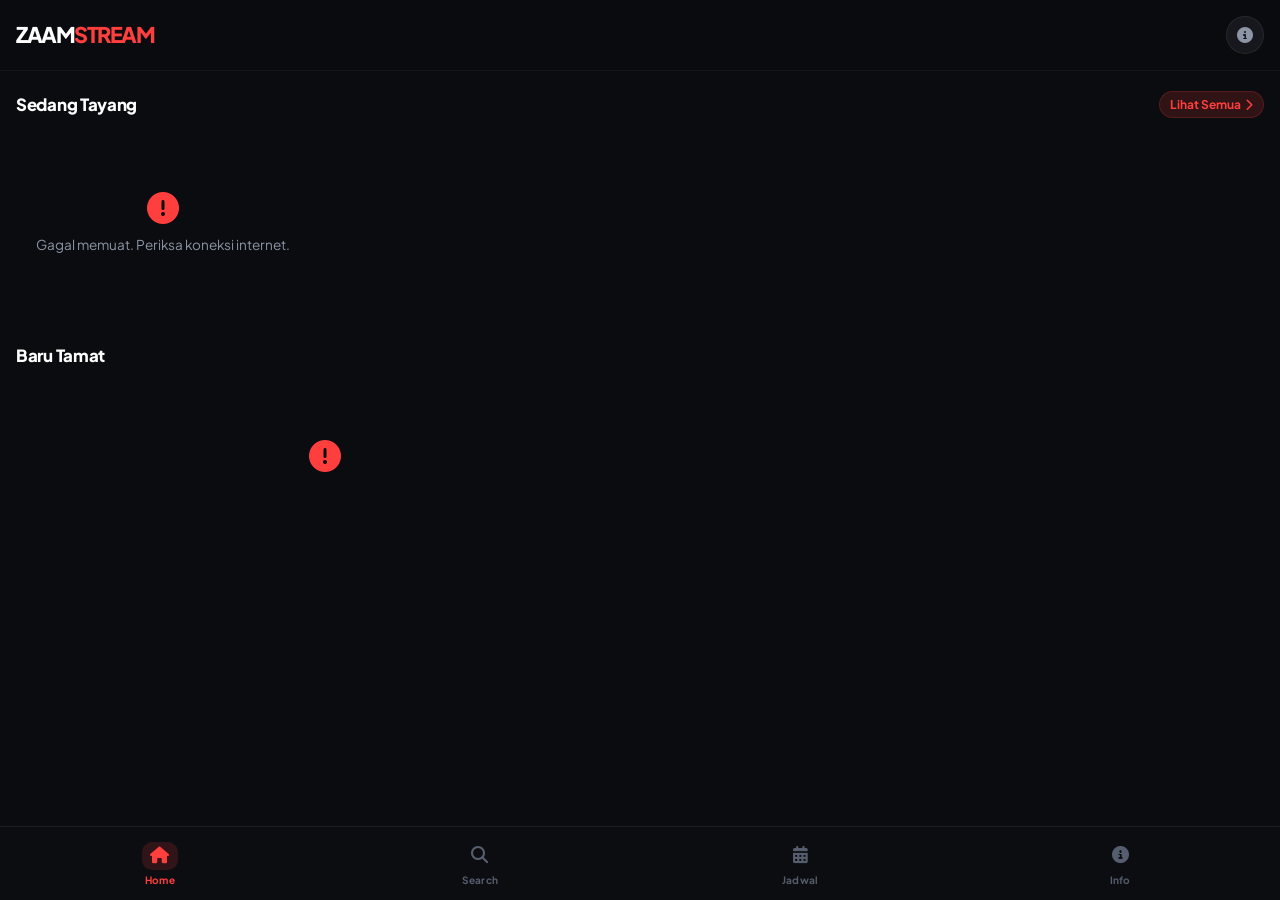
==== index.html @ d2d93c9b "Add files via upload" ====
<!DOCTYPE html>
<html lang="id">
<head>
    <meta charset="UTF-8">
    <meta name="viewport" content="width=device-width, initial-scale=1.0, maximum-scale=1.0, user-scalable=no">
    <title>ZaamStream V2 — NexRay Style</title>
    <link href="https://fonts.googleapis.com/css2?family=Plus+Jakarta+Sans:wght@400;500;600;700;800&display=swap" rel="stylesheet">
    <link rel="stylesheet" href="https://cdnjs.cloudflare.com/ajax/libs/font-awesome/6.4.0/css/all.min.css">
    <link rel="stylesheet" href="style.css">
</head>
<body>

    <!-- ===== TOP BAR ===== -->
    <header class="top-bar">
        <div class="brand">ZAAM<span>STREAM</span></div>
        <div class="header-actions">
            <div class="user-action" onclick="switchPage('info')">
                <i class="fa-solid fa-circle-info"></i>
            </div>
        </div>
    </header>

    <!-- ===== MAIN PAGES ===== -->
    <main id="app">

        <!-- HOME PAGE -->
        <section id="page-home" class="page active">
            <div class="container">
                <div class="section-header">
                    <h2>Sedang Tayang</h2>
                    <span class="see-all-btn" onclick="switchPage('search')">
                        Lihat Semua <i class="fa-solid fa-chevron-right"></i>
                    </span>
                </div>
                <div class="horizontal-list" id="ongoing-list"></div>

                <div class="section-header" style="margin-top: 28px;">
                    <h2>Baru Tamat</h2>
                </div>
                <div class="anime-grid" id="completed-grid"></div>
            </div>
        </section>

        <!-- SEARCH PAGE -->
        <section id="page-search" class="page">
            <div class="container">
                <div class="search-wrapper">
                    <i class="fa-solid fa-magnifying-glass search-icon"></i>
                    <input type="text" id="searchInput" placeholder="Cari judul anime..." onkeyup="handleSearch(event)">
                    <div class="search-clear" id="searchClear" onclick="clearSearch()" style="display:none">
                        <i class="fa-solid fa-xmark"></i>
                    </div>
                </div>
                <div id="search-empty" class="empty-state">
                    <i class="fa-solid fa-film"></i>
                    <p>Ketik minimal 3 huruf untuk mencari</p>
                </div>
                <div id="search-result-info" class="section-header" style="display:none">
                    <h2 id="search-query-text">Hasil Pencarian</h2>
                    <span id="search-count" style="color:var(--text-dim);font-size:0.75rem"></span>
                </div>
                <div class="anime-grid" id="search-grid"></div>
            </div>
        </section>

        <!-- SCHEDULE PAGE -->
        <section id="page-schedule" class="page">
            <div class="container">
                <div class="section-header" style="margin-top:16px">
                    <h2>Jadwal Rilis</h2>
                </div>
                <div class="day-selector" id="day-selector"></div>
                <div class="anime-grid" id="schedule-grid" style="margin-top: 20px;"></div>
            </div>
        </section>

        <!-- INFO PAGE -->
        <section id="page-info" class="page">
            <div class="info-wrapper">

                <!-- Profile Card -->
                <div class="profile-card">
                    <div class="profile-banner">
                        <div class="banner-pattern"></div>
                        <div class="banner-text">ZAAMSTREAM V2</div>
                    </div>
                    <div class="profile-body">
                        <!-- Dual Avatar -->
                        <div class="dual-avatar-row">
                            <div class="creator-avatar-wrap">
                                <div class="creator-avatar ca-red">Z</div>
                                <div class="creator-badge"><i class="fa-solid fa-check"></i></div>
                            </div>
                            <div class="creator-avatar-wrap" style="margin-left:-14px">
                                <div class="creator-avatar ca-blue">M</div>
                                <div class="creator-badge cb-blue"><i class="fa-solid fa-check"></i></div>
                            </div>
                        </div>
                        <h2 class="profile-name">Zaam Stream</h2>
                        <div class="profile-version">
                            <span class="version-dot"></span>
                            Version 2.0.1 Stable
                        </div>
                    </div>
                </div>

                <!-- Stats Row -->
                <div class="stats-row">
                    <div class="stat-item">
                        <div class="stat-number">1K+</div>
                        <div class="stat-label">Anime</div>
                    </div>
                    <div class="stat-divider"></div>
                    <div class="stat-item">
                        <div class="stat-number">Sub ID</div>
                        <div class="stat-label">Bahasa</div>
                    </div>
                    <div class="stat-divider"></div>
                    <div class="stat-item">
                        <div class="stat-number">Free</div>
                        <div class="stat-label">Gratis</div>
                    </div>
                </div>

                <!-- Info Details -->
                <div class="info-card">
                    <div class="info-card-title">Informasi Aplikasi</div>

                    <!-- Creator 1: Zaam -->
                    <div class="info-row">
                        <div class="info-icon-wrap">
                            <i class="fa-solid fa-user"></i>
                        </div>
                        <div class="info-row-content">
                            <div class="info-row-label">Pencipta</div>
                            <div class="info-row-value">Zaam</div>
                        </div>
                        <div class="creator-tag tag-red">Dev 1</div>
                    </div>

                    <!-- Creator 2: Morgan -->
                    <div class="info-row">
                        <div class="info-icon-wrap info-icon-blue">
                            <i class="fa-solid fa-user"></i>
                        </div>
                        <div class="info-row-content">
                            <div class="info-row-label">Pencipta</div>
                            <div class="info-row-value">Morgan</div>
                        </div>
                        <div class="creator-tag tag-blue">Dev 2</div>
                    </div>

                    <div class="info-row">
                        <div class="info-icon-wrap">
                            <i class="fa-solid fa-server"></i>
                        </div>
                        <div class="info-row-content">
                            <div class="info-row-label">Engine / API</div>
                            <div class="info-row-value">Sankavollerei API</div>
                        </div>
                    </div>

                    <div class="info-row">
                        <div class="info-icon-wrap">
                            <i class="fa-solid fa-code-branch"></i>
                        </div>
                        <div class="info-row-content">
                            <div class="info-row-label">Versi Build</div>
                            <div class="info-row-value">NexRay Style V2</div>
                        </div>
                    </div>

                    <div class="info-row" style="border:none">
                        <div class="info-icon-wrap">
                            <i class="fa-solid fa-shield-halved"></i>
                        </div>
                        <div class="info-row-content">
                            <div class="info-row-label">Status</div>
                            <div class="info-row-value status-active">
                                <span class="pulse-dot"></span> Online & Aktif
                            </div>
                        </div>
                    </div>
                </div>

                <!-- About Section -->
                <div class="about-card">
                    <div class="about-card-title">
                        <i class="fa-solid fa-circle-info"></i>
                        Tentang Website
                    </div>
                    <p class="about-text">
                        ZaamStream adalah platform streaming anime subtitle Indonesia yang dirancang untuk memberikan pengalaman menonton yang cepat, nyaman, dan bebas gangguan. Dibangun dengan teknologi web modern dan antarmuka yang intuitif, platform ini hadir untuk para pecinta anime Tanah Air yang ingin menikmati konten favorit mereka kapan saja dan di mana saja — tanpa perlu mendaftar akun atau membayar biaya berlangganan apapun.
                    </p>
                    <p class="about-text" style="margin-bottom:0">
                        Didukung oleh Sankavollerei API sebagai mesin penggerak utama, ZaamStream menyajikan ribuan judul anime dari berbagai genre — mulai dari action, romance, isekai, hingga slice of life — lengkap dengan pembaruan jadwal rilis secara real-time. Proyek ini dibuat dengan penuh dedikasi oleh Zaam & Morgan sebagai wujud cinta terhadap dunia animasi Jepang dan komunitas anime Indonesia yang terus berkembang.
                    </p>
                </div>

                <!-- WhatsApp Buttons Section -->
                <div class="wa-section-title">
                    <i class="fa-solid fa-address-book"></i>
                    Hubungi Pencipta
                </div>

                <!-- WA Button 1 - Zaam -->
                <a href="https://wa.me/6282374325993" class="wa-btn wa-btn-zaam" target="_blank">
                    <div class="wa-btn-icon">
                        <i class="fa-brands fa-whatsapp"></i>
                    </div>
                    <div class="wa-btn-text">
                        <span class="wa-btn-title">Zaam — Developer 1</span>
                        <span class="wa-btn-sub">+62 823-7432-5993</span>
                    </div>
                    <div class="wa-btn-right">
                        <div class="wa-dev-badge">Dev 1</div>
                        <i class="fa-solid fa-chevron-right wa-btn-arrow"></i>
                    </div>
                </a>

                <!-- WA Button 2 - Morgan -->
                <a href="https://wa.me/6285129882845" class="wa-btn wa-btn-morgan" target="_blank">
                    <div class="wa-btn-icon wa-icon-blue">
                        <i class="fa-brands fa-whatsapp"></i>
                    </div>
                    <div class="wa-btn-text">
                        <span class="wa-btn-title">Morgan — Developer 2</span>
                        <span class="wa-btn-sub">+62 851-2988-2845</span>
                    </div>
                    <div class="wa-btn-right">
                        <div class="wa-dev-badge wb-badge-blue">Dev 2</div>
                        <i class="fa-solid fa-chevron-right wa-btn-arrow"></i>
                    </div>
                </a>

                <!-- Footer note -->
                <div class="footer-note">
                    <i class="fa-solid fa-heart" style="color:var(--primary)"></i>
                    Made with love for anime community Indonesia
                </div>

            </div>
        </section>
    </main>

    <!-- ===== DETAIL OVERLAY ===== -->
    <div id="detail-page" class="full-page" style="display:none">
        <div id="detail-content"></div>
    </div>

    <!-- ===== PLAYER OVERLAY ===== -->
    <div id="player-page" class="full-page" style="display:none">
        <div id="player-content"></div>
    </div>

    <!-- ===== BOTTOM NAV ===== -->
    <nav class="bottom-nav">
        <div class="nav-item active" onclick="switchPage('home', this)">
            <div class="nav-icon-wrap">
                <i class="fa-solid fa-house"></i>
            </div>
            <span>Home</span>
        </div>
        <div class="nav-item" onclick="switchPage('search', this)">
            <div class="nav-icon-wrap">
                <i class="fa-solid fa-magnifying-glass"></i>
            </div>
            <span>Search</span>
        </div>
        <div class="nav-item" onclick="switchPage('schedule', this)">
            <div class="nav-icon-wrap">
                <i class="fa-solid fa-calendar-days"></i>
            </div>
            <span>Jadwal</span>
        </div>
        <div class="nav-item" onclick="switchPage('info', this)">
            <div class="nav-icon-wrap">
                <i class="fa-solid fa-circle-info"></i>
            </div>
            <span>Info</span>
        </div>
    </nav>

    <script src="script.js"></script>
</body>
</html>
---- style.css ----
/* ===========================
   ZAAMSTREAM V2 — style.css
   =========================== */

:root {
    --primary: #ff3e3e;
    --primary-dim: rgba(255, 62, 62, 0.15);
    --primary-glow: rgba(255, 62, 62, 0.3);
    --bg: #0b0c0f;
    --surface: #16181d;
    --surface2: #1c1e25;
    --surface3: #22252e;
    --text: #ffffff;
    --text-dim: #8b95a6;
    --text-muted: #555e6e;
    --border: rgba(255, 255, 255, 0.07);
    --border2: rgba(255, 255, 255, 0.04);
    --radius-sm: 10px;
    --radius: 14px;
    --radius-lg: 20px;
    --radius-xl: 24px;
}

/* ===== RESET ===== */
* {
    margin: 0;
    padding: 0;
    box-sizing: border-box;
    -webkit-tap-highlight-color: transparent;
}

body {
    font-family: 'Plus Jakarta Sans', sans-serif;
    background-color: var(--bg);
    color: var(--text);
    padding-bottom: 85px;
    overflow-x: hidden;
    min-height: 100vh;
}

.container { padding: 0 16px; }

/* ===== SCROLLBAR ===== */
::-webkit-scrollbar { width: 4px; height: 4px; }
::-webkit-scrollbar-track { background: transparent; }
::-webkit-scrollbar-thumb { background: var(--surface3); border-radius: 99px; }

/* ===========================
   TOP BAR
   =========================== */
.top-bar {
    display: flex;
    justify-content: space-between;
    align-items: center;
    padding: 16px 16px;
    position: sticky;
    top: 0;
    background: rgba(11, 12, 15, 0.92);
    backdrop-filter: blur(24px);
    -webkit-backdrop-filter: blur(24px);
    z-index: 500;
    border-bottom: 1px solid var(--border2);
}

.brand {
    font-weight: 800;
    font-size: 1.35rem;
    letter-spacing: -1.5px;
    line-height: 1;
}

.brand span { color: var(--primary); }

.header-actions { display: flex; align-items: center; gap: 10px; }

.user-action {
    width: 38px;
    height: 38px;
    border-radius: 50%;
    background: var(--surface);
    border: 1px solid var(--border);
    display: flex;
    align-items: center;
    justify-content: center;
    cursor: pointer;
    transition: all 0.2s;
}

.user-action i { font-size: 1rem; color: var(--text-dim); }
.user-action:active { transform: scale(0.92); background: var(--surface2); }

/* ===========================
   PAGE SYSTEM
   =========================== */
.page { display: none; animation: pageIn 0.28s cubic-bezier(0.4, 0, 0.2, 1); }
.page.active { display: block; }

@keyframes pageIn {
    from { opacity: 0; transform: translateY(8px); }
    to   { opacity: 1; transform: translateY(0); }
}

/* ===========================
   SECTION HEADER
   =========================== */
.section-header {
    display: flex;
    justify-content: space-between;
    align-items: center;
    margin: 20px 0 14px;
}

.section-header h2 {
    font-size: 1.05rem;
    font-weight: 800;
    letter-spacing: -0.3px;
}

.see-all-btn {
    display: flex;
    align-items: center;
    gap: 4px;
    color: var(--primary);
    font-size: 0.75rem;
    font-weight: 700;
    cursor: pointer;
    padding: 5px 10px;
    border-radius: 20px;
    background: var(--primary-dim);
    border: 1px solid rgba(255,62,62,0.2);
    transition: all 0.2s;
}

.see-all-btn:active { transform: scale(0.95); }

/* ===========================
   HORIZONTAL SCROLL LIST
   =========================== */
.horizontal-list {
    display: flex;
    overflow-x: auto;
    gap: 12px;
    padding-bottom: 4px;
    scroll-snap-type: x mandatory;
    -webkit-overflow-scrolling: touch;
}

.horizontal-list::-webkit-scrollbar { display: none; }

.card-h {
    min-width: 140px;
    scroll-snap-align: start;
    position: relative;
    border-radius: var(--radius);
    overflow: hidden;
    cursor: pointer;
    transition: transform 0.18s;
    flex-shrink: 0;
}

.card-h:active { transform: scale(0.96); }

.card-h img {
    width: 140px;
    height: 200px;
    object-fit: cover;
    display: block;
    border-radius: var(--radius);
}

.card-h .ep-tag {
    position: absolute;
    top: 8px;
    left: 8px;
    background: var(--primary);
    padding: 4px 9px;
    border-radius: 7px;
    font-size: 0.67rem;
    font-weight: 800;
    letter-spacing: 0.3px;
    box-shadow: 0 2px 10px var(--primary-glow);
}

.card-h .card-title {
    font-size: 0.72rem;
    margin-top: 8px;
    width: 140px;
    overflow: hidden;
    text-overflow: ellipsis;
    white-space: nowrap;
    color: var(--text-dim);
    font-weight: 600;
    padding: 0 2px;
}

/* ===========================
   ANIME GRID
   =========================== */
.anime-grid {
    display: grid;
    grid-template-columns: repeat(2, 1fr);
    gap: 12px;
}

.card-v {
    background: var(--surface);
    border-radius: var(--radius);
    overflow: hidden;
    cursor: pointer;
    transition: transform 0.18s;
    border: 1px solid var(--border2);
}

.card-v:active { transform: scale(0.97); }

.card-v img {
    width: 100%;
    height: 215px;
    object-fit: cover;
    display: block;
}

.card-v .info { padding: 10px 11px; }

.card-v .info h4 {
    font-size: 0.82rem;
    font-weight: 700;
    white-space: nowrap;
    overflow: hidden;
    text-overflow: ellipsis;
    line-height: 1.3;
}

.card-v .meta {
    font-size: 0.7rem;
    color: var(--text-dim);
    margin-top: 4px;
    display: flex;
    align-items: center;
    gap: 4px;
}

/* ===========================
   SEARCH
   =========================== */
.search-wrapper {
    position: relative;
    margin: 14px 0 6px;
}

.search-icon {
    position: absolute;
    left: 16px;
    top: 50%;
    transform: translateY(-50%);
    color: var(--text-muted);
    font-size: 0.9rem;
    pointer-events: none;
}

.search-wrapper input {
    width: 100%;
    padding: 14px 44px 14px 44px;
    background: var(--surface);
    border: 1.5px solid var(--border);
    border-radius: 50px;
    color: var(--text);
    font-size: 0.9rem;
    font-family: inherit;
    font-weight: 500;
    outline: none;
    transition: border-color 0.2s, background 0.2s;
    -webkit-appearance: none;
}

.search-wrapper input:focus {
    border-color: var(--primary);
    background: var(--surface2);
}

.search-wrapper input::placeholder { color: var(--text-muted); }

.search-clear {
    position: absolute;
    right: 14px;
    top: 50%;
    transform: translateY(-50%);
    width: 24px;
    height: 24px;
    background: var(--surface3);
    border-radius: 50%;
    display: flex;
    align-items: center;
    justify-content: center;
    cursor: pointer;
    font-size: 0.7rem;
    color: var(--text-dim);
}

.empty-state {
    text-align: center;
    padding: 60px 20px;
    color: var(--text-muted);
}

.empty-state i {
    font-size: 2.5rem;
    margin-bottom: 12px;
    display: block;
    opacity: 0.4;
}

.empty-state p { font-size: 0.85rem; }

/* ===========================
   SCHEDULE / DAY SELECTOR
   =========================== */
.day-selector {
    display: flex;
    overflow-x: auto;
    gap: 8px;
    padding-bottom: 4px;
    scrollbar-width: none;
    -webkit-overflow-scrolling: touch;
}

.day-selector::-webkit-scrollbar { display: none; }

.day-btn {
    padding: 9px 18px;
    background: var(--surface);
    border-radius: 50px;
    font-size: 0.78rem;
    color: var(--text-dim);
    white-space: nowrap;
    cursor: pointer;
    border: 1.5px solid var(--border);
    font-weight: 600;
    font-family: inherit;
    transition: all 0.2s;
    flex-shrink: 0;
    outline: none;
}

.day-btn.active {
    background: var(--primary);
    color: #fff;
    border-color: var(--primary);
    box-shadow: 0 3px 14px var(--primary-glow);
}

.day-btn:active { transform: scale(0.95); }

/* ===========================
   INFO PAGE
   =========================== */
.info-wrapper {
    padding: 14px 16px 20px;
    display: flex;
    flex-direction: column;
    gap: 14px;
}

/* Profile Card */
.profile-card {
    background: var(--surface);
    border-radius: var(--radius-xl);
    overflow: hidden;
    border: 1px solid var(--border);
}

.profile-banner {
    height: 100px;
    background: linear-gradient(135deg, #1a0505 0%, #3a0808 40%, #1f0303 100%);
    position: relative;
    overflow: hidden;
}

.banner-pattern {
    position: absolute;
    inset: 0;
    background-image: repeating-linear-gradient(
        45deg,
        rgba(255,62,62,0.05) 0px,
        rgba(255,62,62,0.05) 1px,
        transparent 1px,
        transparent 20px
    );
}

.banner-text {
    position: absolute;
    right: 16px;
    bottom: 12px;
    font-size: 0.6rem;
    font-weight: 800;
    letter-spacing: 3px;
    color: rgba(255, 62, 62, 0.25);
}

.profile-body {
    padding: 0 20px 24px;
}

.profile-avatar-wrap {
    position: relative;
    width: fit-content;
    margin-top: -28px;
    margin-bottom: 12px;
}

.profile-avatar {
    width: 56px;
    height: 56px;
    background: linear-gradient(135deg, #ff3e3e, #cc1c1c);
    border-radius: 16px;
    border: 3px solid var(--bg);
    display: flex;
    align-items: center;
    justify-content: center;
    font-size: 1.5rem;
    font-weight: 800;
    box-shadow: 0 4px 20px var(--primary-glow);
}

.profile-badge {
    position: absolute;
    bottom: -3px;
    right: -4px;
    width: 20px;
    height: 20px;
    background: var(--primary);
    border-radius: 50%;
    border: 2px solid var(--bg);
    display: flex;
    align-items: center;
    justify-content: center;
    font-size: 0.55rem;
    color: white;
}

.profile-name {
    font-size: 1.2rem;
    font-weight: 800;
    letter-spacing: -0.5px;
    margin-bottom: 6px;
}

.profile-version {
    display: inline-flex;
    align-items: center;
    gap: 7px;
    background: var(--surface2);
    border: 1px solid var(--border);
    color: var(--text-dim);
    padding: 5px 12px;
    border-radius: 20px;
    font-size: 0.73rem;
    font-weight: 600;
}

.version-dot {
    width: 6px;
    height: 6px;
    border-radius: 50%;
    background: #22c55e;
    box-shadow: 0 0 6px rgba(34,197,94,0.6);
}

/* Stats Row */
.stats-row {
    background: var(--surface);
    border-radius: var(--radius-lg);
    border: 1px solid var(--border);
    display: flex;
    align-items: center;
    padding: 18px 0;
}

.stat-item {
    flex: 1;
    text-align: center;
}

.stat-number {
    font-size: 1.2rem;
    font-weight: 800;
    color: var(--primary);
    letter-spacing: -0.5px;
}

.stat-label {
    font-size: 0.68rem;
    color: var(--text-dim);
    margin-top: 3px;
    font-weight: 600;
    text-transform: uppercase;
    letter-spacing: 0.5px;
}

.stat-divider {
    width: 1px;
    height: 36px;
    background: var(--border);
}

/* Info Card */
.info-card {
    background: var(--surface);
    border-radius: var(--radius-lg);
    padding: 18px;
    border: 1px solid var(--border);
}

.info-card-title {
    font-size: 0.68rem;
    font-weight: 800;
    color: var(--text-muted);
    text-transform: uppercase;
    letter-spacing: 1.5px;
    margin-bottom: 14px;
}

.info-row {
    display: flex;
    align-items: center;
    gap: 14px;
    padding: 12px 0;
    border-bottom: 1px solid var(--border2);
}

.info-icon-wrap {
    width: 38px;
    height: 38px;
    border-radius: 11px;
    background: var(--surface2);
    border: 1px solid var(--border);
    display: flex;
    align-items: center;
    justify-content: center;
    color: var(--primary);
    font-size: 0.88rem;
    flex-shrink: 0;
}

.info-row-content { flex: 1; }

.info-row-label {
    font-size: 0.7rem;
    color: var(--text-dim);
    font-weight: 500;
    margin-bottom: 2px;
}

.info-row-value {
    font-size: 0.88rem;
    font-weight: 700;
}

.status-active {
    display: flex;
    align-items: center;
    gap: 7px;
    color: #22c55e;
}

.pulse-dot {
    width: 7px;
    height: 7px;
    border-radius: 50%;
    background: #22c55e;
    animation: pulse 2s infinite;
    flex-shrink: 0;
}

@keyframes pulse {
    0%, 100% { opacity: 1; transform: scale(1); }
    50% { opacity: 0.5; transform: scale(0.85); }
}

/* About Card */
.about-card {
    background: var(--surface);
    border-radius: var(--radius-lg);
    padding: 18px;
    border: 1px solid var(--border);
}

.about-card-title {
    font-size: 0.85rem;
    font-weight: 800;
    display: flex;
    align-items: center;
    gap: 8px;
    margin-bottom: 14px;
}

.about-card-title i { color: var(--primary); }

.about-text {
    font-size: 0.83rem;
    color: var(--text-dim);
    line-height: 1.75;
    margin-bottom: 12px;
}

/* ===========================
   DUAL AVATAR (2 Creators)
   =========================== */
.dual-avatar-row {
    display: flex;
    align-items: flex-end;
    margin-top: -28px;
    margin-bottom: 14px;
}

.creator-avatar-wrap {
    position: relative;
    width: fit-content;
}

.creator-avatar {
    width: 56px;
    height: 56px;
    border-radius: 16px;
    border: 3px solid var(--bg);
    display: flex;
    align-items: center;
    justify-content: center;
    font-size: 1.4rem;
    font-weight: 800;
    box-shadow: 0 4px 20px rgba(0,0,0,0.4);
}

.ca-red {
    background: linear-gradient(135deg, #ff3e3e, #cc1c1c);
    box-shadow: 0 4px 18px var(--primary-glow);
}

.ca-blue {
    background: linear-gradient(135deg, #3b82f6, #1d4ed8);
    box-shadow: 0 4px 18px rgba(59,130,246,0.35);
}

.creator-badge {
    position: absolute;
    bottom: -3px;
    right: -4px;
    width: 20px;
    height: 20px;
    background: var(--primary);
    border-radius: 50%;
    border: 2px solid var(--bg);
    display: flex;
    align-items: center;
    justify-content: center;
    font-size: 0.55rem;
    color: white;
}

.cb-blue { background: #3b82f6; }

/* Creator tags in info rows */
.creator-tag {
    padding: 4px 10px;
    border-radius: 20px;
    font-size: 0.67rem;
    font-weight: 800;
    letter-spacing: 0.3px;
    flex-shrink: 0;
}

.tag-red {
    background: var(--primary-dim);
    color: var(--primary);
    border: 1px solid rgba(255,62,62,0.25);
}

.tag-blue {
    background: rgba(59,130,246,0.12);
    color: #60a5fa;
    border: 1px solid rgba(59,130,246,0.25);
}

.info-icon-blue {
    color: #60a5fa !important;
    background: rgba(59,130,246,0.1) !important;
    border-color: rgba(59,130,246,0.2) !important;
}

/* ===========================
   WA SECTION TITLE
   =========================== */
.wa-section-title {
    display: flex;
    align-items: center;
    gap: 8px;
    font-size: 0.68rem;
    font-weight: 800;
    color: var(--text-muted);
    text-transform: uppercase;
    letter-spacing: 1.5px;
    padding: 0 2px;
}

.wa-section-title i { color: var(--primary); }

/* ===========================
   WHATSAPP BUTTONS
   =========================== */
.wa-btn {
    display: flex;
    align-items: center;
    gap: 14px;
    color: white;
    padding: 16px 18px;
    border-radius: var(--radius-lg);
    text-decoration: none;
    transition: transform 0.18s, box-shadow 0.18s;
}

.wa-btn:active { transform: scale(0.97); }

/* Zaam WA — Green */
.wa-btn-zaam {
    background: linear-gradient(135deg, #1db954, #25d366);
    box-shadow: 0 6px 24px rgba(37, 211, 102, 0.28);
}

.wa-btn-zaam:active {
    box-shadow: 0 2px 10px rgba(37, 211, 102, 0.15);
}

/* Morgan WA — Blue */
.wa-btn-morgan {
    background: linear-gradient(135deg, #2563eb, #3b82f6);
    box-shadow: 0 6px 24px rgba(59, 130, 246, 0.28);
}

.wa-btn-morgan:active {
    box-shadow: 0 2px 10px rgba(59, 130, 246, 0.15);
}

.wa-btn-icon {
    width: 44px;
    height: 44px;
    background: rgba(255,255,255,0.2);
    border-radius: 12px;
    display: flex;
    align-items: center;
    justify-content: center;
    font-size: 1.35rem;
    flex-shrink: 0;
}

.wa-icon-blue {
    background: rgba(255,255,255,0.18);
}

.wa-btn-text { flex: 1; min-width: 0; }

.wa-btn-title {
    display: block;
    font-size: 0.88rem;
    font-weight: 800;
    white-space: nowrap;
    overflow: hidden;
    text-overflow: ellipsis;
}

.wa-btn-sub {
    display: block;
    font-size: 0.72rem;
    opacity: 0.78;
    margin-top: 2px;
}

.wa-btn-right {
    display: flex;
    flex-direction: column;
    align-items: flex-end;
    gap: 5px;
    flex-shrink: 0;
}

.wa-dev-badge {
    padding: 3px 8px;
    background: rgba(255,255,255,0.22);
    border-radius: 20px;
    font-size: 0.63rem;
    font-weight: 800;
    letter-spacing: 0.3px;
}

.wb-badge-blue { background: rgba(255,255,255,0.2); }

.wa-btn-arrow { font-size: 0.75rem; opacity: 0.65; }

/* ===========================
   FOOTER NOTE
   =========================== */
.footer-note {
    text-align: center;
    font-size: 0.75rem;
    color: var(--text-muted);
    display: flex;
    align-items: center;
    justify-content: center;
    gap: 7px;
    padding: 6px 0 10px;
    font-weight: 500;
}

/* ===========================
   BOTTOM NAVIGATION
   =========================== */
.bottom-nav {
    position: fixed;
    bottom: 0;
    width: 100%;
    height: 74px;
    background: rgba(13, 14, 18, 0.96);
    backdrop-filter: blur(30px);
    -webkit-backdrop-filter: blur(30px);
    display: flex;
    justify-content: space-around;
    align-items: center;
    border-top: 1px solid var(--border);
    z-index: 1000;
}

.nav-item {
    display: flex;
    flex-direction: column;
    align-items: center;
    color: var(--text-muted);
    gap: 4px;
    cursor: pointer;
    padding: 8px 20px;
    border-radius: 14px;
    transition: color 0.2s;
    position: relative;
}

.nav-item.active { color: var(--primary); }

.nav-icon-wrap {
    display: flex;
    align-items: center;
    justify-content: center;
    width: 36px;
    height: 28px;
    border-radius: 10px;
    transition: background 0.2s;
}

.nav-item.active .nav-icon-wrap {
    background: var(--primary-dim);
}

.nav-item i { font-size: 1.05rem; }
.nav-item span { font-size: 0.63rem; font-weight: 700; letter-spacing: 0.2px; }

/* ===========================
   OVERLAY FULL PAGES
   =========================== */
.full-page {
    position: fixed;
    inset: 0;
    background: var(--bg);
    z-index: 2000;
    overflow-y: auto;
    -webkit-overflow-scrolling: touch;
}

/* ===========================
   DETAIL PAGE
   =========================== */
.detail-hero {
    position: relative;
    width: 100%;
    height: 340px;
    overflow: hidden;
}

.detail-hero img {
    width: 100%;
    height: 100%;
    object-fit: cover;
    display: block;
}

.detail-hero-overlay {
    position: absolute;
    inset: 0;
    background: linear-gradient(
        to bottom,
        rgba(0,0,0,0.15) 0%,
        rgba(11,12,15,0.55) 60%,
        var(--bg) 100%
    );
}

.detail-back-btn {
    position: absolute;
    top: 14px;
    left: 14px;
    z-index: 10;
    width: 40px;
    height: 40px;
    border-radius: 50%;
    background: rgba(0,0,0,0.55);
    backdrop-filter: blur(12px);
    border: 1px solid rgba(255,255,255,0.15);
    display: flex;
    align-items: center;
    justify-content: center;
    cursor: pointer;
    color: white;
    font-size: 0.95rem;
    transition: background 0.2s;
}

.detail-back-btn:active { background: rgba(0,0,0,0.8); }

.detail-body {
    padding: 0 16px 40px;
    margin-top: -50px;
    position: relative;
    z-index: 1;
}

.detail-title {
    font-size: 1.4rem;
    font-weight: 800;
    line-height: 1.25;
    letter-spacing: -0.5px;
    margin-bottom: 10px;
}

.genre-list {
    display: flex;
    flex-wrap: wrap;
    gap: 7px;
    margin-bottom: 24px;
}

.genre-tag {
    padding: 5px 13px;
    background: var(--surface2);
    border: 1px solid var(--border);
    border-radius: 20px;
    font-size: 0.72rem;
    font-weight: 700;
    color: var(--text-dim);
    letter-spacing: 0.2px;
}

.ep-section-header {
    display: flex;
    align-items: center;
    gap: 8px;
    margin-bottom: 14px;
}

.ep-section-header .ep-title {
    font-size: 0.7rem;
    font-weight: 800;
    text-transform: uppercase;
    letter-spacing: 1.5px;
    color: var(--text-muted);
}

.ep-section-header .ep-count {
    padding: 3px 9px;
    background: var(--primary-dim);
    border-radius: 20px;
    font-size: 0.67rem;
    font-weight: 800;
    color: var(--primary);
}

.ep-list {
    display: flex;
    flex-direction: column;
    gap: 9px;
}

.ep-item {
    display: flex;
    align-items: center;
    justify-content: space-between;
    background: var(--surface);
    border-radius: var(--radius);
    padding: 13px 15px;
    cursor: pointer;
    border: 1px solid var(--border2);
    transition: all 0.18s;
    gap: 12px;
}

.ep-item:active {
    transform: scale(0.98);
    border-color: rgba(255,62,62,0.3);
    background: var(--surface2);
}

.ep-left {
    display: flex;
    align-items: center;
    gap: 13px;
    flex: 1;
    min-width: 0;
}

.ep-number {
    width: 42px;
    height: 42px;
    border-radius: 11px;
    background: var(--primary-dim);
    border: 1px solid rgba(255,62,62,0.2);
    display: flex;
    align-items: center;
    justify-content: center;
    font-size: 0.82rem;
    font-weight: 800;
    color: var(--primary);
    flex-shrink: 0;
}

.ep-info { flex: 1; min-width: 0; }

.ep-name {
    font-size: 0.88rem;
    font-weight: 700;
    display: block;
    white-space: nowrap;
    overflow: hidden;
    text-overflow: ellipsis;
}

.ep-date {
    font-size: 0.71rem;
    color: var(--text-dim);
    margin-top: 3px;
    display: block;
}

.ep-play-btn {
    width: 38px;
    height: 38px;
    border-radius: 50%;
    background: var(--primary);
    display: flex;
    align-items: center;
    justify-content: center;
    color: white;
    font-size: 0.8rem;
    flex-shrink: 0;
    box-shadow: 0 3px 14px var(--primary-glow);
    padding-left: 2px; /* optical centering for play icon */
}

/* ===========================
   PLAYER PAGE
   =========================== */
.player-nav-bar {
    display: flex;
    align-items: center;
    gap: 14px;
    padding: 14px 16px;
    background: var(--surface);
    border-bottom: 1px solid var(--border);
    cursor: pointer;
    position: sticky;
    top: 0;
    z-index: 10;
}

.player-nav-back {
    width: 36px;
    height: 36px;
    border-radius: 50%;
    background: var(--primary-dim);
    border: 1px solid rgba(255,62,62,0.25);
    display: flex;
    align-items: center;
    justify-content: center;
    color: var(--primary);
    font-size: 0.9rem;
    flex-shrink: 0;
}

.player-nav-text {
    font-size: 0.88rem;
    font-weight: 700;
    color: var(--text-dim);
}

.video-container {
    width: 100%;
    background: #000;
    aspect-ratio: 16 / 9;
    position: relative;
    overflow: hidden;
}

.video-container iframe {
    position: absolute;
    inset: 0;
    width: 100%;
    height: 100%;
    border: none;
    display: block;
}

.player-info-box {
    padding: 18px 16px 24px;
}

.player-title {
    font-size: 1.05rem;
    font-weight: 800;
    line-height: 1.4;
    letter-spacing: -0.3px;
    margin-bottom: 10px;
}

.player-meta-row {
    display: flex;
    align-items: center;
    gap: 8px;
    flex-wrap: wrap;
}

.player-badge {
    display: inline-flex;
    align-items: center;
    gap: 5px;
    padding: 5px 12px;
    border-radius: 20px;
    font-size: 0.72rem;
    font-weight: 700;
}

.badge-red {
    background: var(--primary-dim);
    color: var(--primary);
    border: 1px solid rgba(255,62,62,0.2);
}

.badge-dark {
    background: var(--surface2);
    color: var(--text-dim);
    border: 1px solid var(--border);
}

/* ===========================
   LOADER
   =========================== */
.loader {
    display: flex;
    flex-direction: column;
    align-items: center;
    justify-content: center;
    padding: 80px 20px;
    gap: 14px;
    color: var(--primary);
}

.loader i { font-size: 1.8rem; }

.loader p {
    font-size: 0.82rem;
    color: var(--text-dim);
    font-weight: 500;
}

/* ===========================
   ERROR STATE
   =========================== */
.error-state {
    text-align: center;
    padding: 60px 20px;
    color: var(--text-dim);
}

.error-state i {
    font-size: 2rem;
    color: var(--primary);
    margin-bottom: 12px;
    display: block;
}

.error-state p { font-size: 0.85rem; }
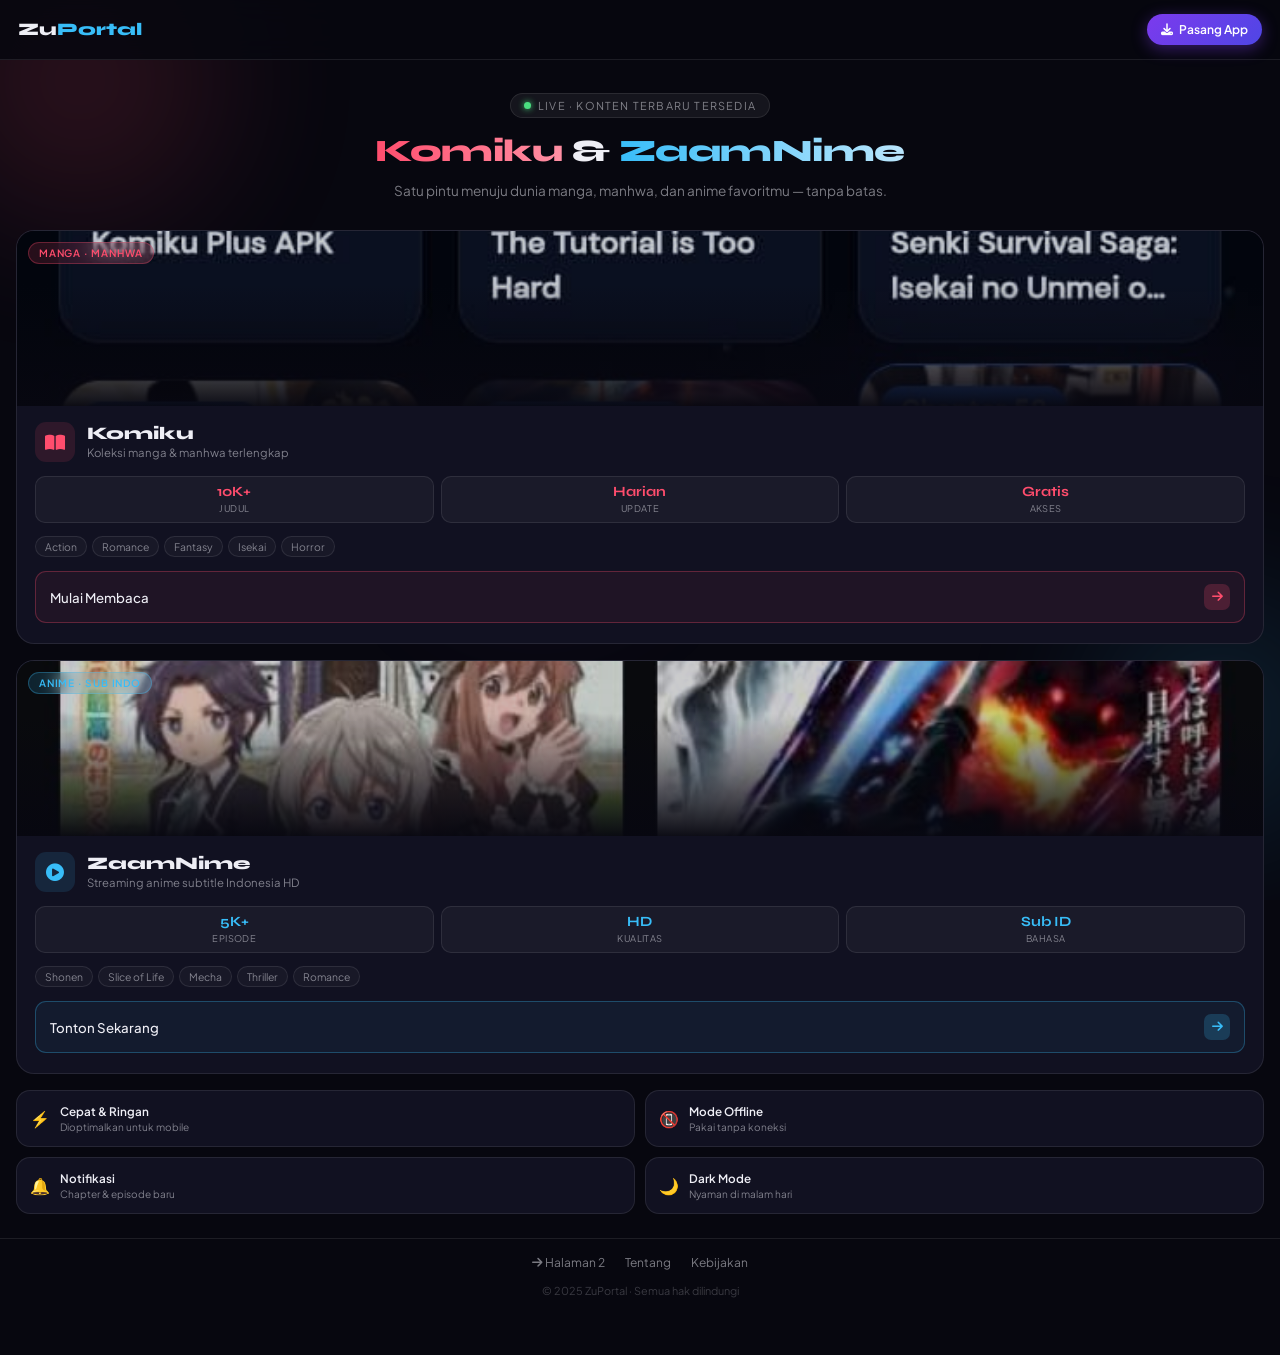
==== commit 46fd4fd9: "Rename Test.html to index.html" ====
--- a/index.html
+++ b/index.html
@@ -1,286 +1,268 @@
 <!DOCTYPE html>
 <html lang="id">
 <head>
-    <meta charset="UTF-8">
-    <meta name="viewport" content="width=device-width, initial-scale=1.0, maximum-scale=1.0, user-scalable=no">
-    <title>ZaamStream V2 — NexRay Style</title>
-    <link href="https://fonts.googleapis.com/css2?family=Plus+Jakarta+Sans:wght@400;500;600;700;800&display=swap" rel="stylesheet">
-    <link rel="stylesheet" href="https://cdnjs.cloudflare.com/ajax/libs/font-awesome/6.4.0/css/all.min.css">
-    <link rel="stylesheet" href="style.css">
+  <meta charset="UTF-8"/>
+  <meta name="viewport" content="width=device-width, initial-scale=1.0, maximum-scale=1.0, user-scalable=no"/>
+  <meta name="theme-color" content="#07070f"/>
+  <meta name="mobile-web-app-capable" content="yes"/>
+  <link rel="manifest" href="manifest.json"/>
+  <link rel="apple-touch-icon" href="icons/icon-192x192.png"/>
+  <meta name="apple-mobile-web-app-title" content="ZuPortal"/>
+  <meta name="apple-mobile-web-app-status-bar-style" content="black-translucent"/>
+  <meta name="apple-mobile-web-app-capable" content="yes"/>
+  <title>Portal · Komiku & ZaamNime</title>
+  <link rel="preconnect" href="https://fonts.googleapis.com"/>
+  <link href="https://fonts.googleapis.com/css2?family=Syne:wght@700;800&family=Plus+Jakarta+Sans:wght@300;400;500;600&display=swap" rel="stylesheet"/>
+  <link rel="stylesheet" href="https://cdnjs.cloudflare.com/ajax/libs/font-awesome/6.5.0/css/all.min.css"/>
+  <style>
+    :root{--bg:#07070f;--card:#111121;--border:rgba(255,255,255,.09);--red:#ff4d6d;--blue:#38bdf8;--purple:#a855f7;--text:#eeeef5;--muted:rgba(238,238,245,.5);--r:18px}
+    *,*::before,*::after{margin:0;padding:0;box-sizing:border-box;-webkit-tap-highlight-color:transparent}
+    html,body{width:100%;overflow-x:hidden;background:var(--bg);color:var(--text);font-family:'Plus Jakarta Sans',sans-serif;-webkit-font-smoothing:antialiased}
+    .aurora{position:fixed;inset:0;pointer-events:none;z-index:0;overflow:hidden}
+    .aurora i{position:absolute;border-radius:50%;filter:blur(80px);opacity:.15}
+    .aurora i:nth-child(1){width:280px;height:280px;background:var(--red);top:-60px;left:-60px;animation:fl 14s infinite alternate ease-in-out}
+    .aurora i:nth-child(2){width:240px;height:240px;background:var(--blue);bottom:60px;right:-60px;animation:fl 11s infinite alternate-reverse ease-in-out}
+    .aurora i:nth-child(3){width:180px;height:180px;background:var(--purple);top:45%;left:35%;animation:fl 18s infinite alternate ease-in-out}
+    @keyframes fl{from{transform:translate(0,0) scale(1)}to{transform:translate(30px,20px) scale(1.2)}}
+    nav{position:sticky;top:0;z-index:100;width:100%;padding:14px 18px;display:flex;align-items:center;justify-content:space-between;background:rgba(7,7,15,.88);backdrop-filter:blur(20px);-webkit-backdrop-filter:blur(20px);border-bottom:1px solid var(--border)}
+    .brand{font-family:'Syne',sans-serif;font-size:1.1rem;font-weight:800}
+    .brand em{color:var(--blue);font-style:normal}
+    #pwa-btn{display:none;align-items:center;gap:6px;background:linear-gradient(135deg,#7c3aed,#4f46e5);color:#fff;border:none;padding:8px 14px;border-radius:50px;font-family:'Plus Jakarta Sans',sans-serif;font-size:.75rem;font-weight:600;cursor:pointer;box-shadow:0 4px 16px rgba(124,58,237,.4);white-space:nowrap;transition:transform .2s}
+    #pwa-btn:active{transform:scale(.95)}
+    .page{position:relative;z-index:1;width:100%;padding-bottom:40px}
+    .hero{padding:32px 20px 20px;text-align:center}
+    .live-pill{display:inline-flex;align-items:center;gap:7px;background:rgba(255,255,255,.06);border:1px solid var(--border);padding:5px 13px;border-radius:50px;font-size:.68rem;letter-spacing:1.2px;text-transform:uppercase;color:var(--muted);margin-bottom:16px}
+    .dot{width:7px;height:7px;border-radius:50%;background:#4ade80;box-shadow:0 0 6px #4ade80;animation:blink 2s infinite}
+    @keyframes blink{0%,100%{opacity:1}50%{opacity:.3}}
+    .hero h1{font-family:'Syne',sans-serif;font-size:1.95rem;font-weight:800;line-height:1.15;letter-spacing:-.5px;margin-bottom:10px}
+    .gk{background:linear-gradient(90deg,var(--red),#ff8fa3);-webkit-background-clip:text;-webkit-text-fill-color:transparent}
+    .gz{background:linear-gradient(90deg,var(--blue),#bae6fd);-webkit-background-clip:text;-webkit-text-fill-color:transparent}
+    .hero p{font-size:.85rem;color:var(--muted);line-height:1.65}
+    .cards{padding:8px 16px 0;display:flex;flex-direction:column;gap:16px}
+    .card{background:var(--card);border:1px solid var(--border);border-radius:var(--r);overflow:hidden;text-decoration:none;color:var(--text);display:block;transition:transform .3s cubic-bezier(.16,1,.3,1)}
+    .card:active{transform:scale(.97)}
+    .card-img{width:100%;height:175px;position:relative;overflow:hidden}
+    .k-bg{background:linear-gradient(135deg,#1a0810,#2d0f1f 50%,#0f0f1a)}
+    .z-bg{background:linear-gradient(135deg,#071220,#0f1f30 50%,#0a0a1a)}
+    .card-img img{width:100%;height:100%;object-fit:cover;display:block;transition:transform .5s cubic-bezier(.16,1,.3,1);filter:brightness(.8) saturate(1.1)}
+    .card-img::after{content:'';position:absolute;inset:0;background:linear-gradient(to bottom,transparent 30%,rgba(7,7,16,.97) 100%)}
+    .img-deco{position:absolute;inset:0;display:flex;align-items:center;justify-content:center;z-index:1}
+    .img-deco i{font-size:3.5rem;opacity:.12}
+    .komiku .img-deco i{color:var(--red)}
+    .zaamnime .img-deco i{color:var(--blue)}
+    .img-badge{position:absolute;top:11px;left:11px;z-index:3;padding:4px 10px;border-radius:50px;font-size:.63rem;font-weight:600;letter-spacing:.8px;text-transform:uppercase;backdrop-filter:blur(10px);border:1px solid}
+    .komiku .img-badge{background:rgba(255,77,109,.15);color:var(--red);border-color:rgba(255,77,109,.3)}
+    .zaamnime .img-badge{background:rgba(56,189,248,.15);color:var(--blue);border-color:rgba(56,189,248,.3)}
+    .card-body{padding:16px 18px 20px}
+    .card-top{display:flex;align-items:center;gap:12px;margin-bottom:14px}
+    .c-icon{width:40px;height:40px;border-radius:11px;display:grid;place-items:center;font-size:1.1rem;flex-shrink:0}
+    .komiku .c-icon{background:rgba(255,77,109,.12);color:var(--red)}
+    .zaamnime .c-icon{background:rgba(56,189,248,.12);color:var(--blue)}
+    .c-info h2{font-family:'Syne',sans-serif;font-size:1.1rem;font-weight:800;line-height:1;margin-bottom:3px}
+    .c-info p{font-size:.71rem;color:var(--muted)}
+    .stats{display:grid;grid-template-columns:repeat(3,1fr);gap:7px;margin-bottom:13px}
+    .stat{background:rgba(255,255,255,.04);border:1px solid var(--border);border-radius:10px;padding:8px 4px;text-align:center}
+    .stat-v{font-family:'Syne',sans-serif;font-size:.88rem;font-weight:700;line-height:1}
+    .stat-l{font-size:.58rem;color:var(--muted);text-transform:uppercase;letter-spacing:.4px;margin-top:3px}
+    .komiku .stat-v{color:var(--red)}
+    .zaamnime .stat-v{color:var(--blue)}
+    .tags{display:flex;flex-wrap:wrap;gap:5px;margin-bottom:14px}
+    .tag{font-size:.65rem;padding:3px 9px;border-radius:50px;border:1px solid var(--border);color:var(--muted);background:rgba(255,255,255,.03)}
+    .cta{width:100%;display:flex;align-items:center;justify-content:space-between;padding:12px 14px;border-radius:11px;border:1px solid;font-size:.83rem;font-weight:500;color:var(--text);text-decoration:none}
+    .komiku .cta{border-color:rgba(255,77,109,.3);background:rgba(255,77,109,.06)}
+    .zaamnime .cta{border-color:rgba(56,189,248,.3);background:rgba(56,189,248,.06)}
+    .arr{width:26px;height:26px;border-radius:7px;display:grid;place-items:center;font-size:.78rem}
+    .komiku .arr{background:rgba(255,77,109,.2);color:var(--red)}
+    .zaamnime .arr{background:rgba(56,189,248,.2);color:var(--blue)}
+    .features{padding:16px 16px 0;display:grid;grid-template-columns:1fr 1fr;gap:10px}
+    .feat{background:var(--card);border:1px solid var(--border);border-radius:14px;padding:13px;display:flex;align-items:center;gap:10px}
+    .feat-ico{font-size:1rem;flex-shrink:0}
+    .feat h3{font-size:.73rem;font-weight:600;margin-bottom:2px}
+    .feat p{font-size:.63rem;color:var(--muted)}
+    footer{margin-top:24px;padding:16px 20px;border-top:1px solid var(--border);text-align:center}
+    .footer-links{display:flex;justify-content:center;gap:20px;margin-bottom:8px}
+    .footer-links a{font-size:.75rem;color:var(--muted);text-decoration:none}
+    footer small{font-size:.68rem;color:rgba(238,238,245,.22)}
+    #toast{position:fixed;bottom:22px;left:50%;transform:translateX(-50%) translateY(70px);background:rgba(18,18,32,.97);border:1px solid var(--border);backdrop-filter:blur(20px);padding:10px 18px;border-radius:50px;font-size:.78rem;color:var(--text);z-index:9999;white-space:nowrap;transition:transform .4s cubic-bezier(.16,1,.3,1),opacity .4s;opacity:0;pointer-events:none;display:flex;align-items:center;gap:8px}
+    #toast.show{transform:translateX(-50%) translateY(0);opacity:1}
+    @keyframes up{from{opacity:0;transform:translateY(20px)}to{opacity:1;transform:translateY(0)}}
+    nav{animation:up .45s .0s both}
+    .hero{animation:up .45s .1s both}
+    .cards{animation:up .45s .2s both}
+    .features{animation:up .45s .3s both}
+    footer{animation:up .45s .4s both}
+  </style>
 </head>
 <body>
 
-    <!-- ===== TOP BAR ===== -->
-    <header class="top-bar">
-        <div class="brand">ZAAM<span>STREAM</span></div>
-        <div class="header-actions">
-            <div class="user-action" onclick="switchPage('info')">
-                <i class="fa-solid fa-circle-info"></i>
-            </div>
-        </div>
-    </header>
-
-    <!-- ===== MAIN PAGES ===== -->
-    <main id="app">
-
-        <!-- HOME PAGE -->
-        <section id="page-home" class="page active">
-            <div class="container">
-                <div class="section-header">
-                    <h2>Sedang Tayang</h2>
-                    <span class="see-all-btn" onclick="switchPage('search')">
-                        Lihat Semua <i class="fa-solid fa-chevron-right"></i>
-                    </span>
-                </div>
-                <div class="horizontal-list" id="ongoing-list"></div>
-
-                <div class="section-header" style="margin-top: 28px;">
-                    <h2>Baru Tamat</h2>
-                </div>
-                <div class="anime-grid" id="completed-grid"></div>
-            </div>
-        </section>
-
-        <!-- SEARCH PAGE -->
-        <section id="page-search" class="page">
-            <div class="container">
-                <div class="search-wrapper">
-                    <i class="fa-solid fa-magnifying-glass search-icon"></i>
-                    <input type="text" id="searchInput" placeholder="Cari judul anime..." onkeyup="handleSearch(event)">
-                    <div class="search-clear" id="searchClear" onclick="clearSearch()" style="display:none">
-                        <i class="fa-solid fa-xmark"></i>
-                    </div>
-                </div>
-                <div id="search-empty" class="empty-state">
-                    <i class="fa-solid fa-film"></i>
-                    <p>Ketik minimal 3 huruf untuk mencari</p>
-                </div>
-                <div id="search-result-info" class="section-header" style="display:none">
-                    <h2 id="search-query-text">Hasil Pencarian</h2>
-                    <span id="search-count" style="color:var(--text-dim);font-size:0.75rem"></span>
-                </div>
-                <div class="anime-grid" id="search-grid"></div>
-            </div>
-        </section>
-
-        <!-- SCHEDULE PAGE -->
-        <section id="page-schedule" class="page">
-            <div class="container">
-                <div class="section-header" style="margin-top:16px">
-                    <h2>Jadwal Rilis</h2>
-                </div>
-                <div class="day-selector" id="day-selector"></div>
-                <div class="anime-grid" id="schedule-grid" style="margin-top: 20px;"></div>
-            </div>
-        </section>
-
-        <!-- INFO PAGE -->
-        <section id="page-info" class="page">
-            <div class="info-wrapper">
-
-                <!-- Profile Card -->
-                <div class="profile-card">
-                    <div class="profile-banner">
-                        <div class="banner-pattern"></div>
-                        <div class="banner-text">ZAAMSTREAM V2</div>
-                    </div>
-                    <div class="profile-body">
-                        <!-- Dual Avatar -->
-                        <div class="dual-avatar-row">
-                            <div class="creator-avatar-wrap">
-                                <div class="creator-avatar ca-red">Z</div>
-                                <div class="creator-badge"><i class="fa-solid fa-check"></i></div>
-                            </div>
-                            <div class="creator-avatar-wrap" style="margin-left:-14px">
-                                <div class="creator-avatar ca-blue">M</div>
-                                <div class="creator-badge cb-blue"><i class="fa-solid fa-check"></i></div>
-                            </div>
-                        </div>
-                        <h2 class="profile-name">Zaam Stream</h2>
-                        <div class="profile-version">
-                            <span class="version-dot"></span>
-                            Version 2.0.1 Stable
-                        </div>
-                    </div>
-                </div>
-
-                <!-- Stats Row -->
-                <div class="stats-row">
-                    <div class="stat-item">
-                        <div class="stat-number">1K+</div>
-                        <div class="stat-label">Anime</div>
-                    </div>
-                    <div class="stat-divider"></div>
-                    <div class="stat-item">
-                        <div class="stat-number">Sub ID</div>
-                        <div class="stat-label">Bahasa</div>
-                    </div>
-                    <div class="stat-divider"></div>
-                    <div class="stat-item">
-                        <div class="stat-number">Free</div>
-                        <div class="stat-label">Gratis</div>
-                    </div>
-                </div>
-
-                <!-- Info Details -->
-                <div class="info-card">
-                    <div class="info-card-title">Informasi Aplikasi</div>
-
-                    <!-- Creator 1: Zaam -->
-                    <div class="info-row">
-                        <div class="info-icon-wrap">
-                            <i class="fa-solid fa-user"></i>
-                        </div>
-                        <div class="info-row-content">
-                            <div class="info-row-label">Pencipta</div>
-                            <div class="info-row-value">Zaam</div>
-                        </div>
-                        <div class="creator-tag tag-red">Dev 1</div>
-                    </div>
-
-                    <!-- Creator 2: Morgan -->
-                    <div class="info-row">
-                        <div class="info-icon-wrap info-icon-blue">
-                            <i class="fa-solid fa-user"></i>
-                        </div>
-                        <div class="info-row-content">
-                            <div class="info-row-label">Pencipta</div>
-                            <div class="info-row-value">Morgan</div>
-                        </div>
-                        <div class="creator-tag tag-blue">Dev 2</div>
-                    </div>
-
-                    <div class="info-row">
-                        <div class="info-icon-wrap">
-                            <i class="fa-solid fa-server"></i>
-                        </div>
-                        <div class="info-row-content">
-                            <div class="info-row-label">Engine / API</div>
-                            <div class="info-row-value">Sankavollerei API</div>
-                        </div>
-                    </div>
-
-                    <div class="info-row">
-                        <div class="info-icon-wrap">
-                            <i class="fa-solid fa-code-branch"></i>
-                        </div>
-                        <div class="info-row-content">
-                            <div class="info-row-label">Versi Build</div>
-                            <div class="info-row-value">NexRay Style V2</div>
-                        </div>
-                    </div>
-
-                    <div class="info-row" style="border:none">
-                        <div class="info-icon-wrap">
-                            <i class="fa-solid fa-shield-halved"></i>
-                        </div>
-                        <div class="info-row-content">
-                            <div class="info-row-label">Status</div>
-                            <div class="info-row-value status-active">
-                                <span class="pulse-dot"></span> Online & Aktif
-                            </div>
-                        </div>
-                    </div>
-                </div>
-
-                <!-- About Section -->
-                <div class="about-card">
-                    <div class="about-card-title">
-                        <i class="fa-solid fa-circle-info"></i>
-                        Tentang Website
-                    </div>
-                    <p class="about-text">
-                        ZaamStream adalah platform streaming anime subtitle Indonesia yang dirancang untuk memberikan pengalaman menonton yang cepat, nyaman, dan bebas gangguan. Dibangun dengan teknologi web modern dan antarmuka yang intuitif, platform ini hadir untuk para pecinta anime Tanah Air yang ingin menikmati konten favorit mereka kapan saja dan di mana saja — tanpa perlu mendaftar akun atau membayar biaya berlangganan apapun.
-                    </p>
-                    <p class="about-text" style="margin-bottom:0">
-                        Didukung oleh Sankavollerei API sebagai mesin penggerak utama, ZaamStream menyajikan ribuan judul anime dari berbagai genre — mulai dari action, romance, isekai, hingga slice of life — lengkap dengan pembaruan jadwal rilis secara real-time. Proyek ini dibuat dengan penuh dedikasi oleh Zaam & Morgan sebagai wujud cinta terhadap dunia animasi Jepang dan komunitas anime Indonesia yang terus berkembang.
-                    </p>
-                </div>
-
-                <!-- WhatsApp Buttons Section -->
-                <div class="wa-section-title">
-                    <i class="fa-solid fa-address-book"></i>
-                    Hubungi Pencipta
-                </div>
-
-                <!-- WA Button 1 - Zaam -->
-                <a href="https://wa.me/6282374325993" class="wa-btn wa-btn-zaam" target="_blank">
-                    <div class="wa-btn-icon">
-                        <i class="fa-brands fa-whatsapp"></i>
-                    </div>
-                    <div class="wa-btn-text">
-                        <span class="wa-btn-title">Zaam — Developer 1</span>
-                        <span class="wa-btn-sub">+62 823-7432-5993</span>
-                    </div>
-                    <div class="wa-btn-right">
-                        <div class="wa-dev-badge">Dev 1</div>
-                        <i class="fa-solid fa-chevron-right wa-btn-arrow"></i>
-                    </div>
-                </a>
-
-                <!-- WA Button 2 - Morgan -->
-                <a href="https://wa.me/6285129882845" class="wa-btn wa-btn-morgan" target="_blank">
-                    <div class="wa-btn-icon wa-icon-blue">
-                        <i class="fa-brands fa-whatsapp"></i>
-                    </div>
-                    <div class="wa-btn-text">
-                        <span class="wa-btn-title">Morgan — Developer 2</span>
-                        <span class="wa-btn-sub">+62 851-2988-2845</span>
-                    </div>
-                    <div class="wa-btn-right">
-                        <div class="wa-dev-badge wb-badge-blue">Dev 2</div>
-                        <i class="fa-solid fa-chevron-right wa-btn-arrow"></i>
-                    </div>
-                </a>
-
-                <!-- Footer note -->
-                <div class="footer-note">
-                    <i class="fa-solid fa-heart" style="color:var(--primary)"></i>
-                    Made with love for anime community Indonesia
-                </div>
-
-            </div>
-        </section>
-    </main>
-
-    <!-- ===== DETAIL OVERLAY ===== -->
-    <div id="detail-page" class="full-page" style="display:none">
-        <div id="detail-content"></div>
+<div class="aurora"><i></i><i></i><i></i></div>
+
+<div id="toast"><i class="fas fa-check-circle" style="color:#4ade80"></i><span id="toast-msg">Siap!</span></div>
+
+<nav>
+  <div class="brand">Zu<em>Portal</em></div>
+  <button id="pwa-btn"><i class="fas fa-download"></i> Pasang App</button>
+</nav>
+
+<div class="page">
+
+  <section class="hero">
+    <div class="live-pill"><span class="dot"></span>Live · Konten terbaru tersedia</div>
+    <h1><span class="gk">Komiku</span> &amp; <span class="gz">ZaamNime</span></h1>
+    <p>Satu pintu menuju dunia manga, manhwa, dan anime favoritmu — tanpa batas.</p>
+  </section>
+
+  <div class="cards">
+
+    <a href="Komiku/komiku.html" class="card komiku" id="ck">
+      <div class="card-img k-bg">
+        <div class="img-deco"><i class="fas fa-book-open"></i></div>
+        <img src="komiku.jpg" alt="Komiku"
+          onload="this.closest('.card-img').querySelector('.img-deco').remove()"
+          onerror="this.style.display='none'"/>
+        <div class="img-badge">Manga · Manhwa</div>
+      </div>
+      <div class="card-body">
+        <div class="card-top">
+          <div class="c-icon"><i class="fas fa-book-open"></i></div>
+          <div class="c-info"><h2>Komiku</h2><p>Koleksi manga & manhwa terlengkap</p></div>
+        </div>
+        <div class="stats">
+          <div class="stat"><div class="stat-v">10K+</div><div class="stat-l">Judul</div></div>
+          <div class="stat"><div class="stat-v">Harian</div><div class="stat-l">Update</div></div>
+          <div class="stat"><div class="stat-v">Gratis</div><div class="stat-l">Akses</div></div>
+        </div>
+        <div class="tags">
+          <span class="tag">Action</span><span class="tag">Romance</span>
+          <span class="tag">Fantasy</span><span class="tag">Isekai</span><span class="tag">Horror</span>
+        </div>
+        <div class="cta"><span>Mulai Membaca</span><span class="arr"><i class="fas fa-arrow-right"></i></span></div>
+      </div>
+    </a>
+
+    <a href="Anime/zaamnime.html" class="card zaamnime" id="cz">
+      <div class="card-img z-bg">
+        <div class="img-deco"><i class="fas fa-play-circle"></i></div>
+        <img src="zaamnime.jpg" alt="ZaamNime"
+          onload="this.closest('.card-img').querySelector('.img-deco').remove()"
+          onerror="this.style.display='none'"/>
+        <div class="img-badge">Anime · Sub Indo</div>
+      </div>
+      <div class="card-body">
+        <div class="card-top">
+          <div class="c-icon"><i class="fas fa-play-circle"></i></div>
+          <div class="c-info"><h2>ZaamNime</h2><p>Streaming anime subtitle Indonesia HD</p></div>
+        </div>
+        <div class="stats">
+          <div class="stat"><div class="stat-v">5K+</div><div class="stat-l">Episode</div></div>
+          <div class="stat"><div class="stat-v">HD</div><div class="stat-l">Kualitas</div></div>
+          <div class="stat"><div class="stat-v">Sub ID</div><div class="stat-l">Bahasa</div></div>
+        </div>
+        <div class="tags">
+          <span class="tag">Shonen</span><span class="tag">Slice of Life</span>
+          <span class="tag">Mecha</span><span class="tag">Thriller</span><span class="tag">Romance</span>
+        </div>
+        <div class="cta"><span>Tonton Sekarang</span><span class="arr"><i class="fas fa-arrow-right"></i></span></div>
+      </div>
+    </a>
+
+  </div>
+
+  <div class="features">
+    <div class="feat"><span class="feat-ico">⚡</span><div><h3>Cepat & Ringan</h3><p>Dioptimalkan untuk mobile</p></div></div>
+    <div class="feat"><span class="feat-ico">📵</span><div><h3>Mode Offline</h3><p>Pakai tanpa koneksi</p></div></div>
+    <div class="feat"><span class="feat-ico">🔔</span><div><h3>Notifikasi</h3><p>Chapter & episode baru</p></div></div>
+    <div class="feat"><span class="feat-ico">🌙</span><div><h3>Dark Mode</h3><p>Nyaman di malam hari</p></div></div>
+  </div>
+
+  <footer>
+    <div class="footer-links">
+      <a href="halaman2.html"><i class="fas fa-arrow-right"></i> Halaman 2</a>
+      <a href="#">Tentang</a>
+      <a href="#">Kebijakan</a>
     </div>
-
-    <!-- ===== PLAYER OVERLAY ===== -->
-    <div id="player-page" class="full-page" style="display:none">
-        <div id="player-content"></div>
-    </div>
-
-    <!-- ===== BOTTOM NAV ===== -->
-    <nav class="bottom-nav">
-        <div class="nav-item active" onclick="switchPage('home', this)">
-            <div class="nav-icon-wrap">
-                <i class="fa-solid fa-house"></i>
-            </div>
-            <span>Home</span>
-        </div>
-        <div class="nav-item" onclick="switchPage('search', this)">
-            <div class="nav-icon-wrap">
-                <i class="fa-solid fa-magnifying-glass"></i>
-            </div>
-            <span>Search</span>
-        </div>
-        <div class="nav-item" onclick="switchPage('schedule', this)">
-            <div class="nav-icon-wrap">
-                <i class="fa-solid fa-calendar-days"></i>
-            </div>
-            <span>Jadwal</span>
-        </div>
-        <div class="nav-item" onclick="switchPage('info', this)">
-            <div class="nav-icon-wrap">
-                <i class="fa-solid fa-circle-info"></i>
-            </div>
-            <span>Info</span>
-        </div>
-    </nav>
-
-    <script src="script.js"></script>
+    <small>© 2025 ZuPortal · Semua hak dilindungi</small>
+  </footer>
+
+</div>
+
+<script>
+  let _tid;
+  function toast(msg){
+    const el=document.getElementById('toast');
+    document.getElementById('toast-msg').textContent=msg;
+    el.classList.add('show');
+    clearTimeout(_tid);
+    _tid=setTimeout(()=>el.classList.remove('show'),2800);
+  }
+
+  document.querySelectorAll('.card').forEach(card=>{
+    card.addEventListener('click',e=>{
+      e.preventDefault();
+      const name=card.querySelector('h2').textContent;
+      const href=card.getAttribute('href');
+      toast('Membuka '+name+'…');
+      card.style.transform='scale(.97)';
+      setTimeout(()=>{window.location.href=href;},800);
+    });
+  });
+
+  let deferred=null;
+  const pwaBtn=document.getElementById('pwa-btn');
+
+  window.addEventListener('beforeinstallprompt',e=>{
+    e.preventDefault();
+    deferred=e;
+    pwaBtn.style.display='inline-flex';
+  });
+
+  pwaBtn.addEventListener('click',async()=>{
+    if(!deferred){toast('Buka di Chrome untuk memasang');return;}
+    deferred.prompt();
+    const{outcome}=await deferred.userChoice;
+    if(outcome==='accepted'){toast('Aplikasi berhasil dipasang! 🎉');pwaBtn.style.display='none';}
+    deferred=null;
+  });
+
+  window.addEventListener('appinstalled',()=>{
+    pwaBtn.style.display='none';
+    toast('Selamat datang di ZuPortal App!');
+  });
+
+  if(!window.matchMedia('(display-mode: standalone)').matches){
+    setTimeout(()=>{if(!deferred)pwaBtn.style.display='inline-flex';},1200);
+  } else {
+    toast('Berjalan sebagai PWA App 📱');
+  }
+</script>
+
+<script>
+  // ── Service Worker Registration ──────────────────────────
+  if ('serviceWorker' in navigator) {
+    window.addEventListener('load', async () => {
+      try {
+        const reg = await navigator.serviceWorker.register('/sw.js', { scope: '/' });
+        console.log('[SW] Terdaftar:', reg.scope);
+
+        // Deteksi update SW tersedia
+        reg.addEventListener('updatefound', () => {
+          const newWorker = reg.installing;
+          newWorker.addEventListener('statechange', () => {
+            if (newWorker.state === 'installed' && navigator.serviceWorker.controller) {
+              toast('Update tersedia! Muat ulang untuk menerapkan. 🔄');
+            }
+          });
+        });
+      } catch (err) {
+        console.warn('[SW] Gagal daftar:', err);
+      }
+    });
+
+    // Deteksi status online/offline
+    window.addEventListener('online',  () => toast('Kamu kembali online ✅'));
+    window.addEventListener('offline', () => toast('Kamu sedang offline 📡'));
+  }
+</script>
+
 </body>
-</html>+</html>
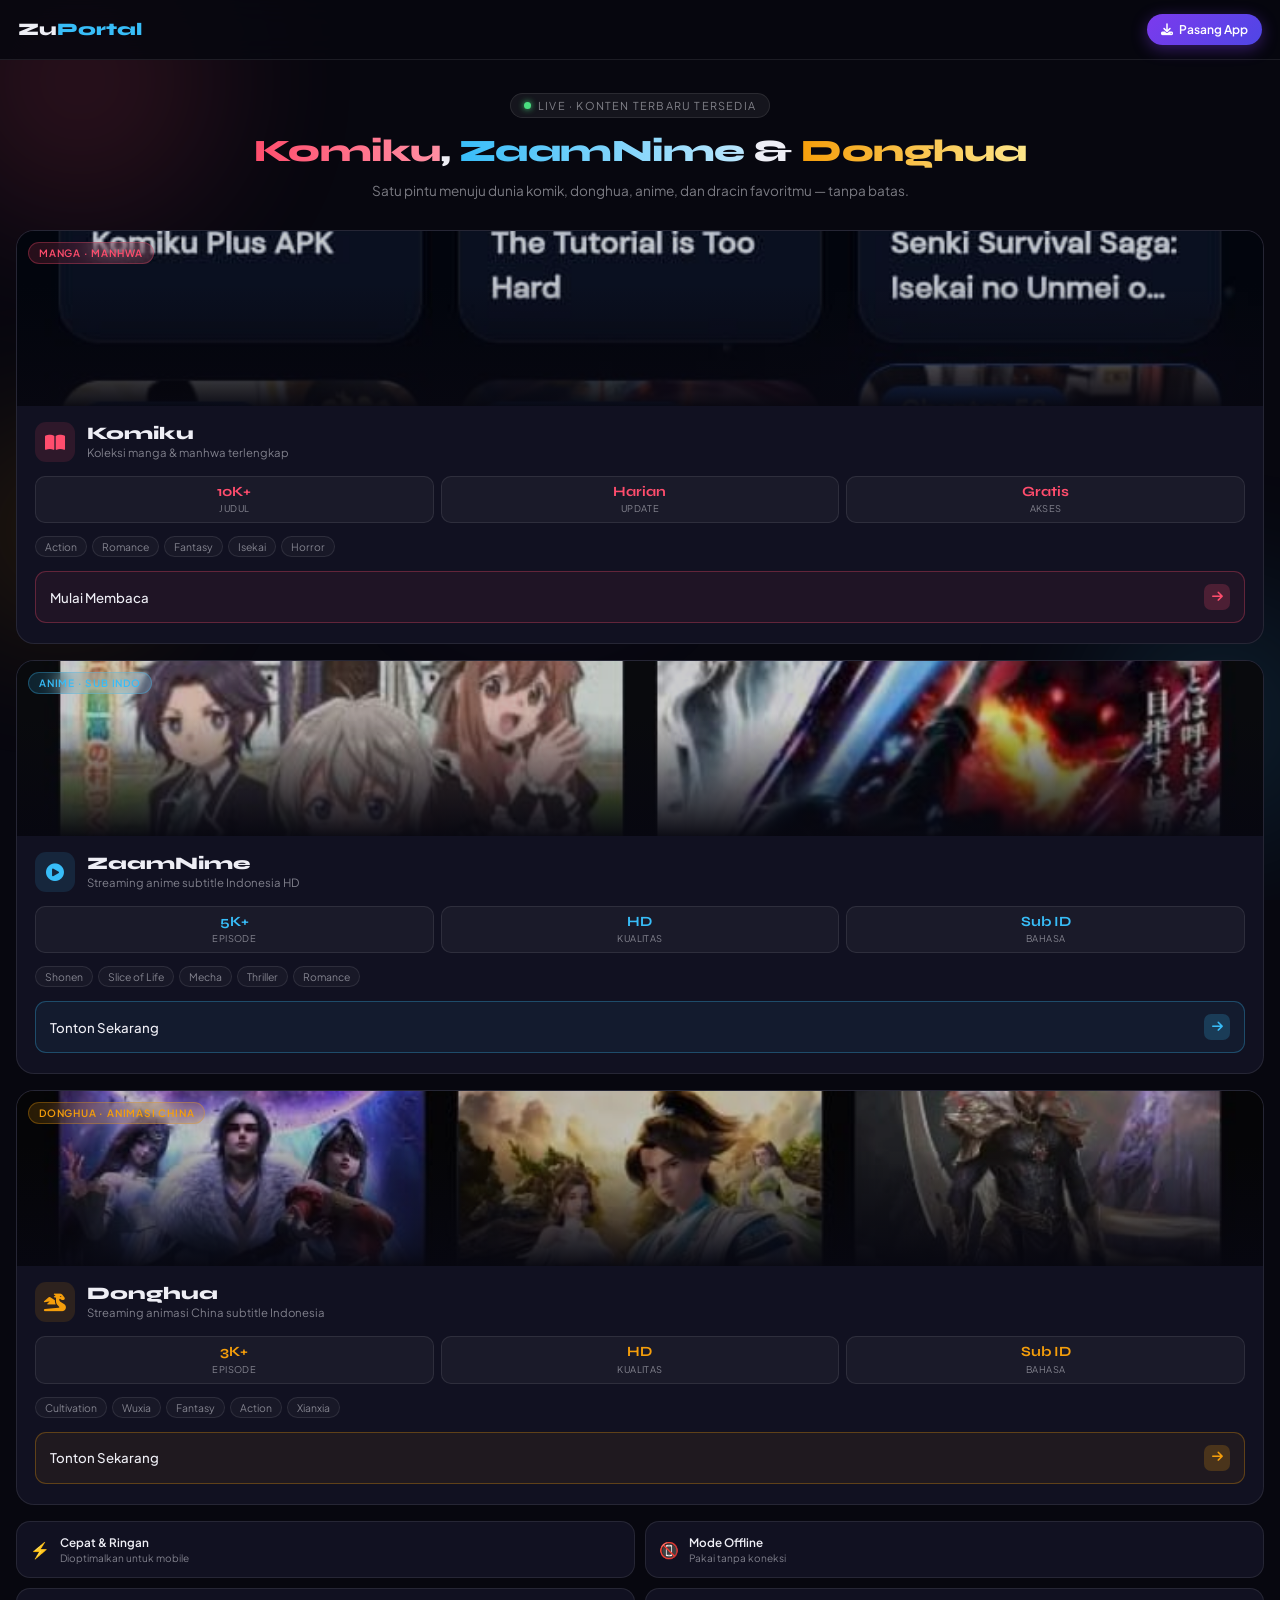
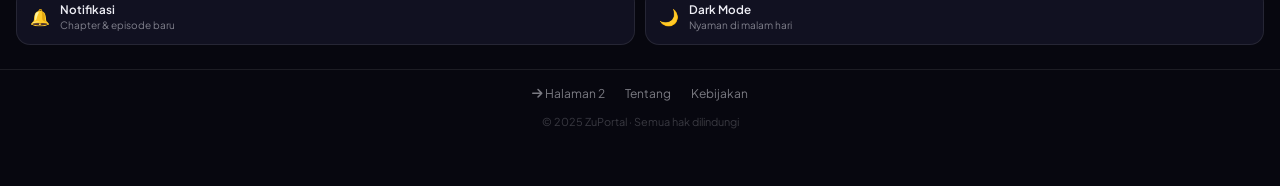
==== commit 851e0098: "Add files via upload" ====
--- a/index.html
+++ b/index.html
@@ -10,12 +10,12 @@
   <meta name="apple-mobile-web-app-title" content="ZuPortal"/>
   <meta name="apple-mobile-web-app-status-bar-style" content="black-translucent"/>
   <meta name="apple-mobile-web-app-capable" content="yes"/>
-  <title>Portal · Komiku & ZaamNime</title>
+  <title>Portal · Komiku, ZaamNime & Donghua</title>
   <link rel="preconnect" href="https://fonts.googleapis.com"/>
   <link href="https://fonts.googleapis.com/css2?family=Syne:wght@700;800&family=Plus+Jakarta+Sans:wght@300;400;500;600&display=swap" rel="stylesheet"/>
   <link rel="stylesheet" href="https://cdnjs.cloudflare.com/ajax/libs/font-awesome/6.5.0/css/all.min.css"/>
   <style>
-    :root{--bg:#07070f;--card:#111121;--border:rgba(255,255,255,.09);--red:#ff4d6d;--blue:#38bdf8;--purple:#a855f7;--text:#eeeef5;--muted:rgba(238,238,245,.5);--r:18px}
+    :root{--bg:#07070f;--card:#111121;--border:rgba(255,255,255,.09);--red:#ff4d6d;--blue:#38bdf8;--purple:#a855f7;--gold:#f59e0b;--text:#eeeef5;--muted:rgba(238,238,245,.5);--r:18px}
     *,*::before,*::after{margin:0;padding:0;box-sizing:border-box;-webkit-tap-highlight-color:transparent}
     html,body{width:100%;overflow-x:hidden;background:var(--bg);color:var(--text);font-family:'Plus Jakarta Sans',sans-serif;-webkit-font-smoothing:antialiased}
     .aurora{position:fixed;inset:0;pointer-events:none;z-index:0;overflow:hidden}
@@ -23,6 +23,7 @@
     .aurora i:nth-child(1){width:280px;height:280px;background:var(--red);top:-60px;left:-60px;animation:fl 14s infinite alternate ease-in-out}
     .aurora i:nth-child(2){width:240px;height:240px;background:var(--blue);bottom:60px;right:-60px;animation:fl 11s infinite alternate-reverse ease-in-out}
     .aurora i:nth-child(3){width:180px;height:180px;background:var(--purple);top:45%;left:35%;animation:fl 18s infinite alternate ease-in-out}
+    .aurora i:nth-child(4){width:200px;height:200px;background:var(--gold);bottom:30%;left:-40px;animation:fl 16s infinite alternate ease-in-out}
     @keyframes fl{from{transform:translate(0,0) scale(1)}to{transform:translate(30px,20px) scale(1.2)}}
     nav{position:sticky;top:0;z-index:100;width:100%;padding:14px 18px;display:flex;align-items:center;justify-content:space-between;background:rgba(7,7,15,.88);backdrop-filter:blur(20px);-webkit-backdrop-filter:blur(20px);border-bottom:1px solid var(--border)}
     .brand{font-family:'Syne',sans-serif;font-size:1.1rem;font-weight:800}
@@ -37,6 +38,7 @@
     .hero h1{font-family:'Syne',sans-serif;font-size:1.95rem;font-weight:800;line-height:1.15;letter-spacing:-.5px;margin-bottom:10px}
     .gk{background:linear-gradient(90deg,var(--red),#ff8fa3);-webkit-background-clip:text;-webkit-text-fill-color:transparent}
     .gz{background:linear-gradient(90deg,var(--blue),#bae6fd);-webkit-background-clip:text;-webkit-text-fill-color:transparent}
+    .gd{background:linear-gradient(90deg,var(--gold),#fde68a);-webkit-background-clip:text;-webkit-text-fill-color:transparent}
     .hero p{font-size:.85rem;color:var(--muted);line-height:1.65}
     .cards{padding:8px 16px 0;display:flex;flex-direction:column;gap:16px}
     .card{background:var(--card);border:1px solid var(--border);border-radius:var(--r);overflow:hidden;text-decoration:none;color:var(--text);display:block;transition:transform .3s cubic-bezier(.16,1,.3,1)}
@@ -44,20 +46,24 @@
     .card-img{width:100%;height:175px;position:relative;overflow:hidden}
     .k-bg{background:linear-gradient(135deg,#1a0810,#2d0f1f 50%,#0f0f1a)}
     .z-bg{background:linear-gradient(135deg,#071220,#0f1f30 50%,#0a0a1a)}
+    .d-bg{background:linear-gradient(135deg,#1a1200,#2d2000 50%,#111008)}
     .card-img img{width:100%;height:100%;object-fit:cover;display:block;transition:transform .5s cubic-bezier(.16,1,.3,1);filter:brightness(.8) saturate(1.1)}
     .card-img::after{content:'';position:absolute;inset:0;background:linear-gradient(to bottom,transparent 30%,rgba(7,7,16,.97) 100%)}
     .img-deco{position:absolute;inset:0;display:flex;align-items:center;justify-content:center;z-index:1}
     .img-deco i{font-size:3.5rem;opacity:.12}
     .komiku .img-deco i{color:var(--red)}
     .zaamnime .img-deco i{color:var(--blue)}
+    .donghua .img-deco i{color:var(--gold)}
     .img-badge{position:absolute;top:11px;left:11px;z-index:3;padding:4px 10px;border-radius:50px;font-size:.63rem;font-weight:600;letter-spacing:.8px;text-transform:uppercase;backdrop-filter:blur(10px);border:1px solid}
     .komiku .img-badge{background:rgba(255,77,109,.15);color:var(--red);border-color:rgba(255,77,109,.3)}
     .zaamnime .img-badge{background:rgba(56,189,248,.15);color:var(--blue);border-color:rgba(56,189,248,.3)}
+    .donghua .img-badge{background:rgba(245,158,11,.15);color:var(--gold);border-color:rgba(245,158,11,.3)}
     .card-body{padding:16px 18px 20px}
     .card-top{display:flex;align-items:center;gap:12px;margin-bottom:14px}
     .c-icon{width:40px;height:40px;border-radius:11px;display:grid;place-items:center;font-size:1.1rem;flex-shrink:0}
     .komiku .c-icon{background:rgba(255,77,109,.12);color:var(--red)}
     .zaamnime .c-icon{background:rgba(56,189,248,.12);color:var(--blue)}
+    .donghua .c-icon{background:rgba(245,158,11,.12);color:var(--gold)}
     .c-info h2{font-family:'Syne',sans-serif;font-size:1.1rem;font-weight:800;line-height:1;margin-bottom:3px}
     .c-info p{font-size:.71rem;color:var(--muted)}
     .stats{display:grid;grid-template-columns:repeat(3,1fr);gap:7px;margin-bottom:13px}
@@ -66,14 +72,17 @@
     .stat-l{font-size:.58rem;color:var(--muted);text-transform:uppercase;letter-spacing:.4px;margin-top:3px}
     .komiku .stat-v{color:var(--red)}
     .zaamnime .stat-v{color:var(--blue)}
+    .donghua .stat-v{color:var(--gold)}
     .tags{display:flex;flex-wrap:wrap;gap:5px;margin-bottom:14px}
     .tag{font-size:.65rem;padding:3px 9px;border-radius:50px;border:1px solid var(--border);color:var(--muted);background:rgba(255,255,255,.03)}
     .cta{width:100%;display:flex;align-items:center;justify-content:space-between;padding:12px 14px;border-radius:11px;border:1px solid;font-size:.83rem;font-weight:500;color:var(--text);text-decoration:none}
     .komiku .cta{border-color:rgba(255,77,109,.3);background:rgba(255,77,109,.06)}
     .zaamnime .cta{border-color:rgba(56,189,248,.3);background:rgba(56,189,248,.06)}
+    .donghua .cta{border-color:rgba(245,158,11,.3);background:rgba(245,158,11,.06)}
     .arr{width:26px;height:26px;border-radius:7px;display:grid;place-items:center;font-size:.78rem}
     .komiku .arr{background:rgba(255,77,109,.2);color:var(--red)}
     .zaamnime .arr{background:rgba(56,189,248,.2);color:var(--blue)}
+    .donghua .arr{background:rgba(245,158,11,.2);color:var(--gold)}
     .features{padding:16px 16px 0;display:grid;grid-template-columns:1fr 1fr;gap:10px}
     .feat{background:var(--card);border:1px solid var(--border);border-radius:14px;padding:13px;display:flex;align-items:center;gap:10px}
     .feat-ico{font-size:1rem;flex-shrink:0}
@@ -95,7 +104,7 @@
 </head>
 <body>
 
-<div class="aurora"><i></i><i></i><i></i></div>
+<div class="aurora"><i></i><i></i><i></i><i></i></div>
 
 <div id="toast"><i class="fas fa-check-circle" style="color:#4ade80"></i><span id="toast-msg">Siap!</span></div>
 
@@ -108,12 +117,13 @@
 
   <section class="hero">
     <div class="live-pill"><span class="dot"></span>Live · Konten terbaru tersedia</div>
-    <h1><span class="gk">Komiku</span> &amp; <span class="gz">ZaamNime</span></h1>
-    <p>Satu pintu menuju dunia manga, manhwa, dan anime favoritmu — tanpa batas.</p>
+    <h1><span class="gk">Komiku</span>, <span class="gz">ZaamNime</span> &amp; <span class="gd">Donghua</span></h1>
+    <p>Satu pintu menuju dunia komik, donghua, anime, dan dracin favoritmu — tanpa batas.</p>
   </section>
 
   <div class="cards">
 
+    <!-- ── Card Komiku ── -->
     <a href="Komiku/komiku.html" class="card komiku" id="ck">
       <div class="card-img k-bg">
         <div class="img-deco"><i class="fas fa-book-open"></i></div>
@@ -140,6 +150,7 @@
       </div>
     </a>
 
+    <!-- ── Card ZaamNime ── -->
     <a href="Anime/zaamnime.html" class="card zaamnime" id="cz">
       <div class="card-img z-bg">
         <div class="img-deco"><i class="fas fa-play-circle"></i></div>
@@ -161,6 +172,33 @@
         <div class="tags">
           <span class="tag">Shonen</span><span class="tag">Slice of Life</span>
           <span class="tag">Mecha</span><span class="tag">Thriller</span><span class="tag">Romance</span>
+        </div>
+        <div class="cta"><span>Tonton Sekarang</span><span class="arr"><i class="fas fa-arrow-right"></i></span></div>
+      </div>
+    </a>
+
+    <!-- ── Card Donghua ── -->
+    <a href="Donghua/donghua.html" class="card donghua" id="cd">
+      <div class="card-img d-bg">
+        <div class="img-deco"><i class="fas fa-dragon"></i></div>
+        <img src="donghua.jpg" alt="Donghua"
+          onload="this.closest('.card-img').querySelector('.img-deco').remove()"
+          onerror="this.style.display='none'"/>
+        <div class="img-badge">Donghua · Animasi China</div>
+      </div>
+      <div class="card-body">
+        <div class="card-top">
+          <div class="c-icon"><i class="fas fa-dragon"></i></div>
+          <div class="c-info"><h2>Donghua</h2><p>Streaming animasi China subtitle Indonesia</p></div>
+        </div>
+        <div class="stats">
+          <div class="stat"><div class="stat-v">3K+</div><div class="stat-l">Episode</div></div>
+          <div class="stat"><div class="stat-v">HD</div><div class="stat-l">Kualitas</div></div>
+          <div class="stat"><div class="stat-v">Sub ID</div><div class="stat-l">Bahasa</div></div>
+        </div>
+        <div class="tags">
+          <span class="tag">Cultivation</span><span class="tag">Wuxia</span>
+          <span class="tag">Fantasy</span><span class="tag">Action</span><span class="tag">Xianxia</span>
         </div>
         <div class="cta"><span>Tonton Sekarang</span><span class="arr"><i class="fas fa-arrow-right"></i></span></div>
       </div>
